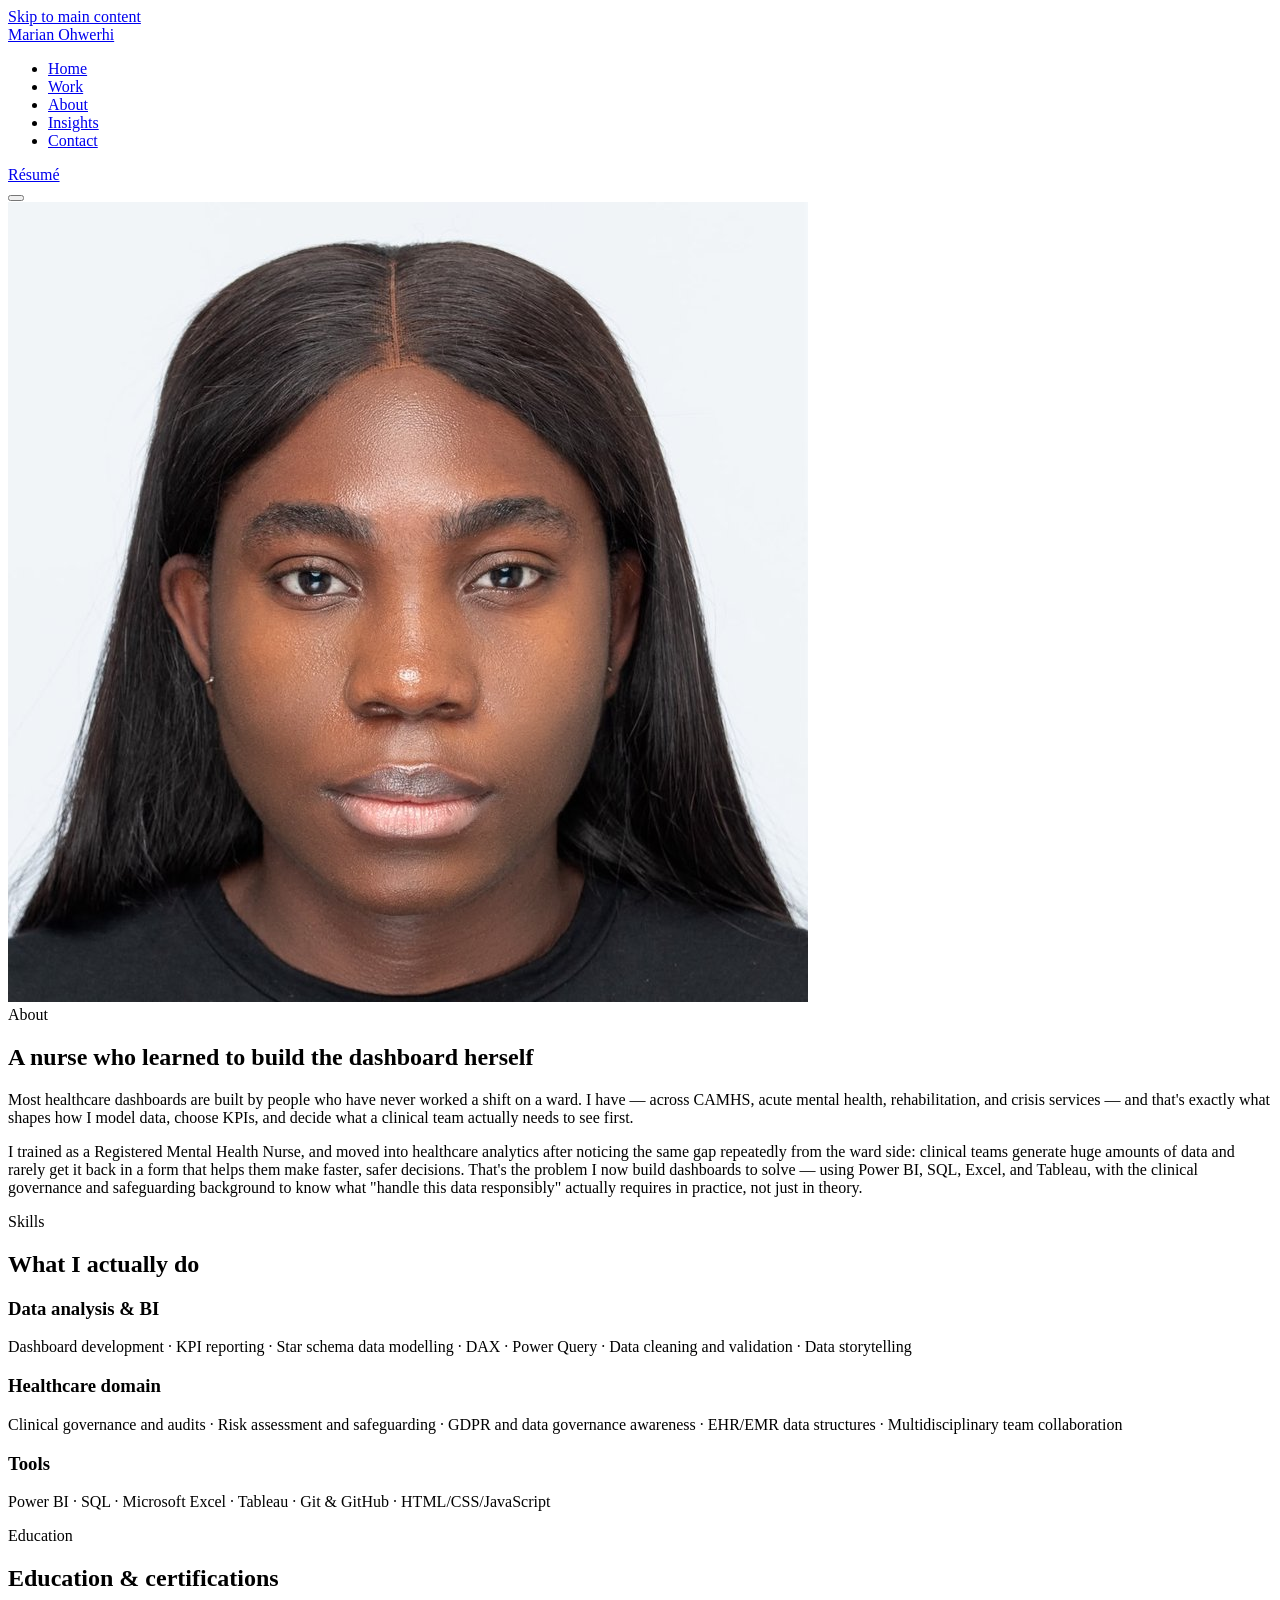
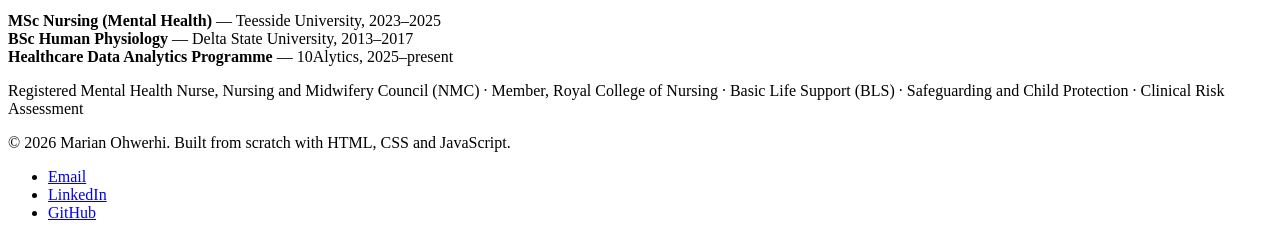
==== about.html @ 94fb32c8 "feat: build About page with bio, skills, and education" ====
<!DOCTYPE html>
<html lang="en-GB">
<head>
  <meta charset="UTF-8" />
  <meta name="viewport" content="width=device-width, initial-scale=1.0" />

  <title>About — Marian Ohwerhi</title>
  <meta name="description" content="Healthcare Data Analyst and Registered Mental Health Nurse — background, skills, education, and certifications." />
  <meta name="author" content="Marian Ohwerhi" />
  <link rel="canonical" href="https://marianohwerhi.github.io/about.html" />

  <meta property="og:type" content="profile" />
  <meta property="og:title" content="About — Marian Ohwerhi" />
  <meta property="og:description" content="Healthcare Data Analyst and Registered Mental Health Nurse." />
  <meta property="og:url" content="https://marianohwerhi.github.io/about.html" />
  <meta property="og:image" content="https://marianohwerhi.github.io/assets/images/social-preview.png" />
  <meta name="twitter:card" content="summary_large_image" />

  <link rel="icon" type="image/svg+xml" href="assets/images/favicon.svg" />
  <link rel="icon" type="image/png" sizes="32x32" href="assets/images/favicon-32.png" />
  <link rel="icon" type="image/png" sizes="16x16" href="assets/images/favicon-16.png" />
  <link rel="apple-touch-icon" href="assets/images/apple-touch-icon.png" />

  <link rel="preconnect" href="https://fonts.googleapis.com" />
  <link rel="preconnect" href="https://fonts.gstatic.com" crossorigin />
  <link href="https://fonts.googleapis.com/css2?family=Inter:wght@400;500;600&display=swap" rel="stylesheet" />

  <link rel="stylesheet" href="assets/css/variables.css" />
  <link rel="stylesheet" href="assets/css/base.css" />
  <link rel="stylesheet" href="assets/css/layout.css" />
  <link rel="stylesheet" href="assets/css/components.css" />
</head>
<body>
  <a class="skip-link" href="#main-content">Skip to main content</a>

  <header class="site-header">
    <div class="container nav">
      <a class="nav__logo" href="index.html">Marian Ohwerhi</a>
      <div class="nav__links" id="nav-links">
        <ul class="nav__list">
          <li><a class="nav__link" href="index.html">Home</a></li>
          <li><a class="nav__link" href="work.html">Work</a></li>
          <li><a class="nav__link" href="about.html" aria-current="page">About</a></li>
          <li><a class="nav__link" href="insights.html">Insights</a></li>
          <li><a class="nav__link" href="contact.html">Contact</a></li>
        </ul>
        <a class="btn btn--secondary nav__resume" href="https://www.linkedin.com/in/marian-ohwerhi/">Résumé</a>
      </div>
      <button class="nav__toggle" id="nav-toggle" type="button" aria-controls="nav-links" aria-expanded="false" aria-label="Open menu">
        <span class="nav__toggle-icon"></span>
      </button>
    </div>
  </header>

  <main id="main-content">
    <section class="section">
      <div class="container">
        <div class="split">
          <img src="assets/images/headshot.jpg" alt="Portrait of Marian Ohwerhi" width="800" height="800" />
          <div>
            <span class="section__eyebrow">About</span>
            <h1 class="section__heading">A nurse who learned to build the dashboard herself</h1>
            <div class="prose">
              <p>
                Most healthcare dashboards are built by people who have never worked a shift on a
                ward. I have — across CAMHS, acute mental health, rehabilitation, and crisis
                services — and that's exactly what shapes how I model data, choose KPIs, and
                decide what a clinical team actually needs to see first.
              </p>
              <p>
                I trained as a Registered Mental Health Nurse, and moved into healthcare analytics
                after noticing the same gap repeatedly from the ward side: clinical teams generate
                huge amounts of data and rarely get it back in a form that helps them make faster,
                safer decisions. That's the problem I now build dashboards to solve — using Power
                BI, SQL, Excel, and Tableau, with the clinical governance and safeguarding
                background to know what "handle this data responsibly" actually requires in
                practice, not just in theory.
              </p>
            </div>
          </div>
        </div>
      </div>
    </section>

    <section class="section section--alt">
      <div class="container container--narrow">
        <span class="section__eyebrow">Skills</span>
        <h2 class="section__heading">What I actually do</h2>

        <div class="skill-group">
          <h3 class="skill-group__title">Data analysis &amp; BI</h3>
          <p class="skill-group__list">
            Dashboard development · KPI reporting · Star schema data modelling · DAX · Power Query
            · Data cleaning and validation · Data storytelling
          </p>
        </div>
        <div class="skill-group">
          <h3 class="skill-group__title">Healthcare domain</h3>
          <p class="skill-group__list">
            Clinical governance and audits · Risk assessment and safeguarding · GDPR and data
            governance awareness · EHR/EMR data structures · Multidisciplinary team collaboration
          </p>
        </div>
        <div class="skill-group">
          <h3 class="skill-group__title">Tools</h3>
          <p class="skill-group__list">
            Power BI · SQL · Microsoft Excel · Tableau · Git &amp; GitHub · HTML/CSS/JavaScript
          </p>
        </div>
      </div>
    </section>

    <section class="section">
      <div class="container container--narrow">
        <span class="section__eyebrow">Education</span>
        <h2 class="section__heading">Education &amp; certifications</h2>
        <div class="prose">
          <p>
            <strong>MSc Nursing (Mental Health)</strong> — Teesside University, 2023–2025<br />
            <strong>BSc Human Physiology</strong> — Delta State University, 2013–2017<br />
            <strong>Healthcare Data Analytics Programme</strong> — 10Alytics, 2025–present
          </p>
          <p style="margin-top: var(--space-md);">
            Registered Mental Health Nurse, Nursing and Midwifery Council (NMC) · Member, Royal
            College of Nursing · Basic Life Support (BLS) · Safeguarding and Child Protection ·
            Clinical Risk Assessment
          </p>
        </div>
      </div>
    </section>
  </main>

  <footer class="site-footer">
    <div class="container footer__inner">
      <p class="footer__copyright">© <span id="current-year">2026</span> Marian Ohwerhi. Built from scratch with HTML, CSS and JavaScript.</p>
      <ul class="footer__links">
        <li><a class="nav__link" href="mailto:oriskevwe02@gmail.com">Email</a></li>
        <li><a class="nav__link" href="https://www.linkedin.com/in/marian-ohwerhi/">LinkedIn</a></li>
        <li><a class="nav__link" href="https://github.com/marianohwerhi">GitHub</a></li>
      </ul>
    </div>
  </footer>

  <script src="assets/js/main.js" defer></script>
</body>
</html>
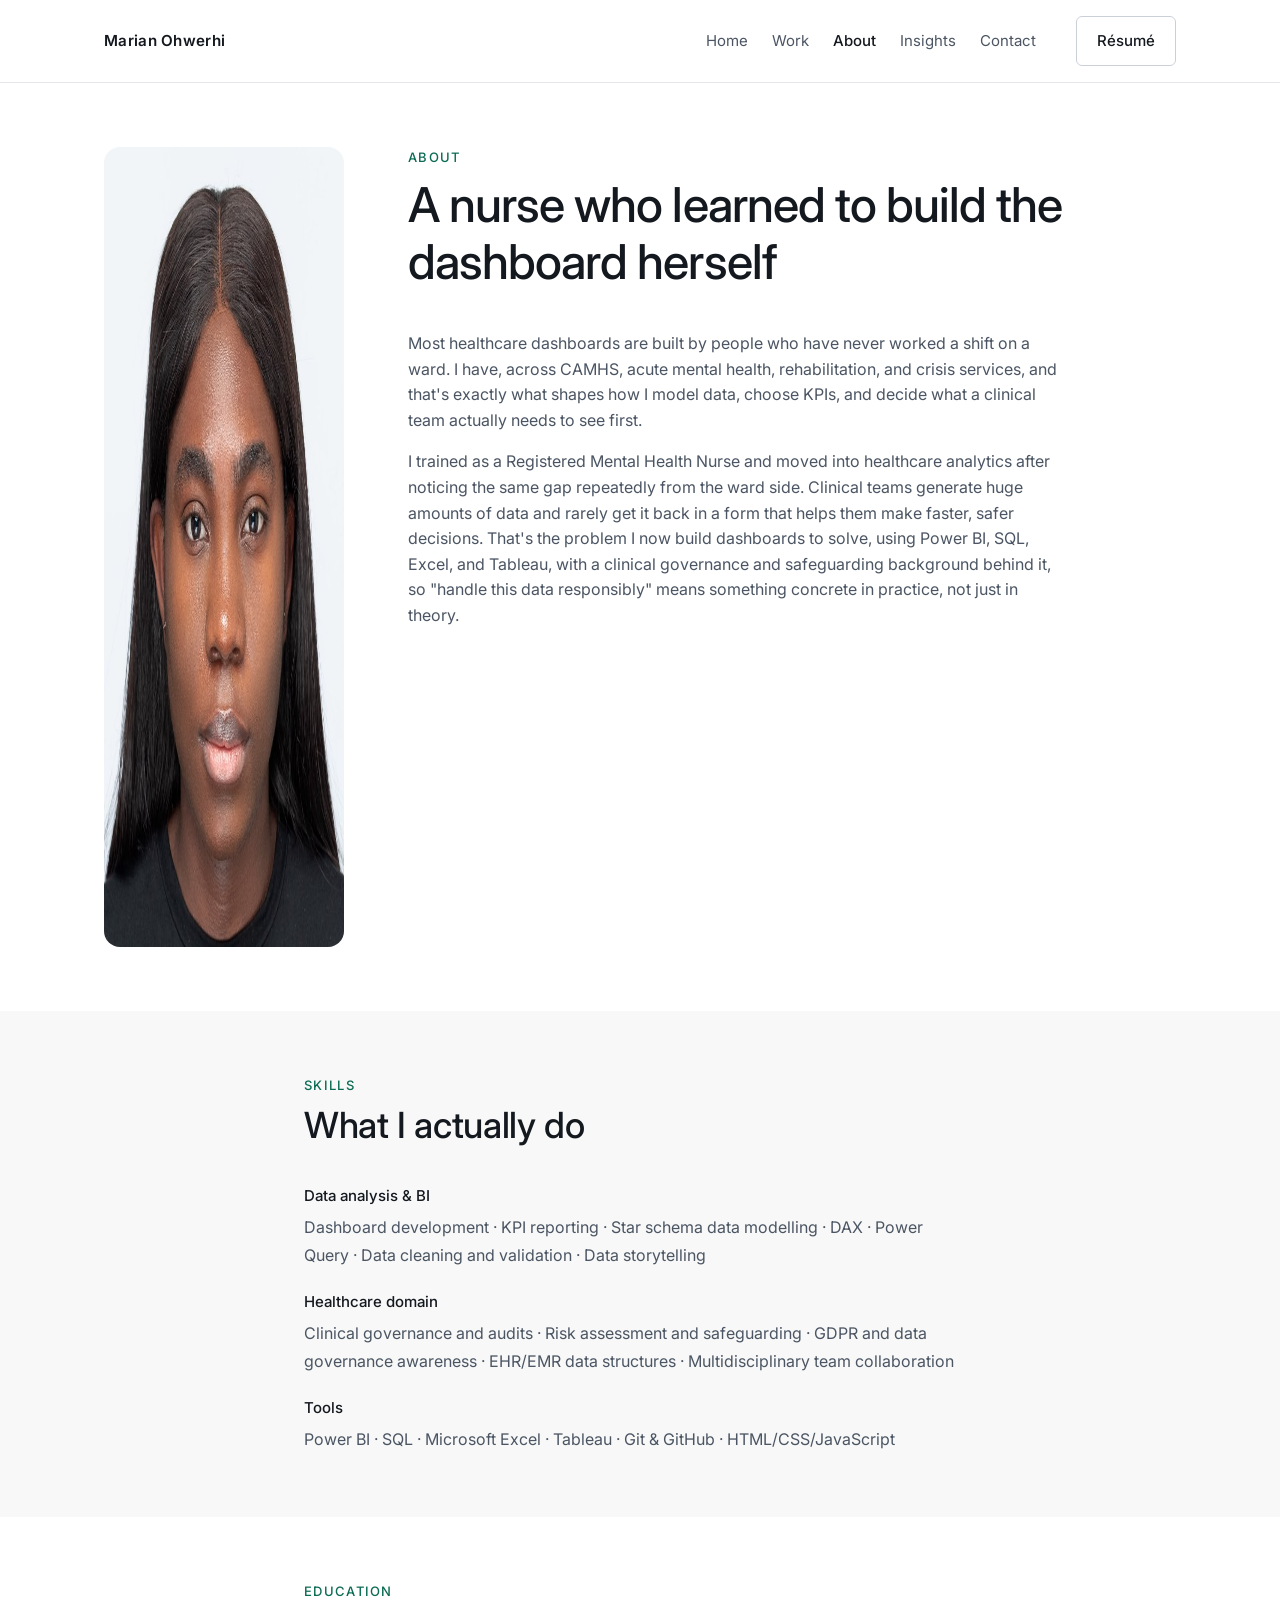
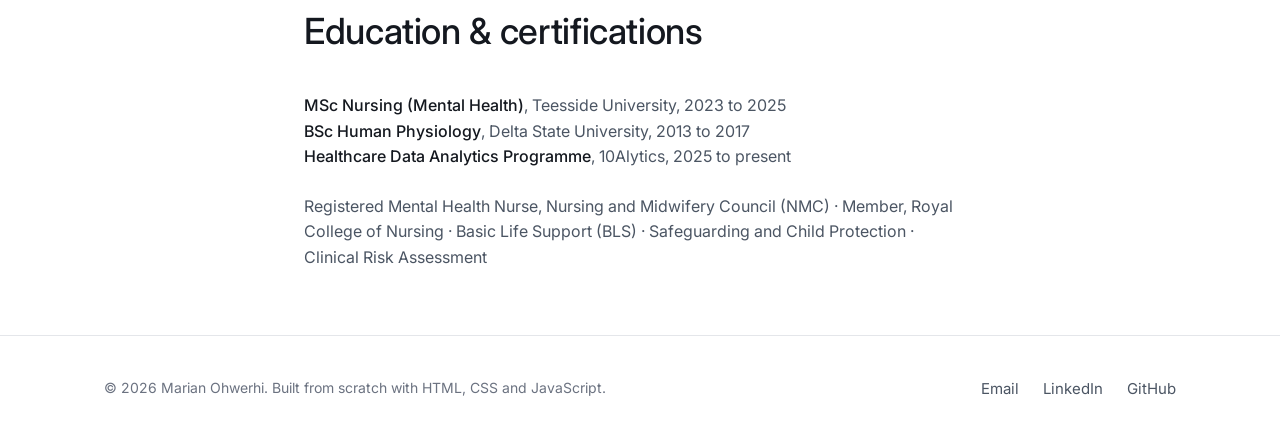
==== commit 6ab9d8f1: "fix: revise copy for professional tone and remove excessive em dashes" ====
--- a/about.html
+++ b/about.html
@@ -5,7 +5,7 @@
   <meta name="viewport" content="width=device-width, initial-scale=1.0" />
 
   <title>About — Marian Ohwerhi</title>
-  <meta name="description" content="Healthcare Data Analyst and Registered Mental Health Nurse — background, skills, education, and certifications." />
+  <meta name="description" content="Healthcare Data Analyst and Registered Mental Health Nurse: background, skills, education, and certifications." />
   <meta name="author" content="Marian Ohwerhi" />
   <link rel="canonical" href="https://marianohwerhi.github.io/about.html" />
 
@@ -31,6 +31,8 @@
   <link rel="stylesheet" href="assets/css/components.css" />
 </head>
 <body>
+  <div class="site-topbar" aria-hidden="true"></div>
+
   <a class="skip-link" href="#main-content">Skip to main content</a>
 
   <header class="site-header">
@@ -56,25 +58,25 @@
     <section class="section">
       <div class="container">
         <div class="split">
-          <img src="assets/images/headshot.jpg" alt="Portrait of Marian Ohwerhi" width="800" height="800" />
+          <img src="assets/images/headshot.jpg" alt="Portrait of Marian Ohwerhi" width="800" height="800" style="max-width: 280px;" />
           <div>
             <span class="section__eyebrow">About</span>
             <h1 class="section__heading">A nurse who learned to build the dashboard herself</h1>
             <div class="prose">
               <p>
                 Most healthcare dashboards are built by people who have never worked a shift on a
-                ward. I have — across CAMHS, acute mental health, rehabilitation, and crisis
-                services — and that's exactly what shapes how I model data, choose KPIs, and
+                ward. I have, across CAMHS, acute mental health, rehabilitation, and crisis
+                services, and that's exactly what shapes how I model data, choose KPIs, and
                 decide what a clinical team actually needs to see first.
               </p>
               <p>
-                I trained as a Registered Mental Health Nurse, and moved into healthcare analytics
-                after noticing the same gap repeatedly from the ward side: clinical teams generate
+                I trained as a Registered Mental Health Nurse and moved into healthcare analytics
+                after noticing the same gap repeatedly from the ward side. Clinical teams generate
                 huge amounts of data and rarely get it back in a form that helps them make faster,
-                safer decisions. That's the problem I now build dashboards to solve — using Power
-                BI, SQL, Excel, and Tableau, with the clinical governance and safeguarding
-                background to know what "handle this data responsibly" actually requires in
-                practice, not just in theory.
+                safer decisions. That's the problem I now build dashboards to solve, using Power
+                BI, SQL, Excel, and Tableau, with a clinical governance and safeguarding
+                background behind it, so "handle this data responsibly" means something concrete
+                in practice, not just in theory.
               </p>
             </div>
           </div>
@@ -116,9 +118,9 @@
         <h2 class="section__heading">Education &amp; certifications</h2>
         <div class="prose">
           <p>
-            <strong>MSc Nursing (Mental Health)</strong> — Teesside University, 2023–2025<br />
-            <strong>BSc Human Physiology</strong> — Delta State University, 2013–2017<br />
-            <strong>Healthcare Data Analytics Programme</strong> — 10Alytics, 2025–present
+            <strong>MSc Nursing (Mental Health)</strong>, Teesside University, 2023 to 2025<br />
+            <strong>BSc Human Physiology</strong>, Delta State University, 2013 to 2017<br />
+            <strong>Healthcare Data Analytics Programme</strong>, 10Alytics, 2025 to present
           </p>
           <p style="margin-top: var(--space-md);">
             Registered Mental Health Nurse, Nursing and Midwifery Council (NMC) · Member, Royal
--- a/assets/css/variables.css
+++ b/assets/css/variables.css
@@ -0,0 +1,77 @@
+/* ==========================================================================
+   DESIGN TOKENS
+   Every colour, spacing value, font size, and timing used on the site is
+   defined once here as a CSS custom property. Nothing elsewhere in the
+   CSS should use a raw hex code or a magic pixel value — it should
+   reference one of these variables instead. This is what keeps the whole
+   site visually consistent and makes future changes a one-line edit.
+   ========================================================================== */
+
+:root {
+
+  /* --- Colour palette -----------------------------------------------------
+     Five colours, deliberately. Canvas and ink do almost all the work;
+     teal is the single accent; violet is reserved for one purpose only
+     (flagging the standout finding inside a case study). See README.md
+     for the full rationale. */
+  --color-canvas: #ffffff;          /* page background */
+  --color-canvas-alt: #f7f8f7;      /* subtle section background for contrast */
+  --color-ink: #14181f;             /* primary text, headlines */
+  --color-slate: #4b5563;           /* secondary / body text (AA on white) */
+  --color-slate-muted: #6b7280;     /* tertiary text — captions, labels */
+  --color-border: #e4e6ea;          /* hairline borders and dividers */
+  --color-border-strong: #cbd0d8;   /* borders that need more presence */
+  --color-teal: #0c6b54;            /* primary accent — links, CTAs, badges */
+  --color-teal-dark: #094f3e;       /* hover / active state for teal */
+  --color-teal-tint: #e1f5ee;       /* pale teal fill for badges/backgrounds */
+  --color-violet: #5b4fe0;          /* spotlight accent — used sparingly */
+  --color-violet-tint: #ece9fc;     /* pale violet fill for spotlight callouts */
+  --color-focus-ring: #0c6b54;      /* visible keyboard focus outline colour */
+
+  /* --- Typography ---------------------------------------------------------
+     One typeface family (Inter) at a small number of weights. Sizes use
+     clamp() so type scales fluidly between mobile and desktop instead of
+     jumping at breakpoints. */
+  --font-family-base: "Inter", -apple-system, BlinkMacSystemFont, "Segoe UI",
+    Roboto, Helvetica, Arial, sans-serif;
+
+  --font-size-eyebrow: 0.8125rem;                          /* 13px, fixed */
+  --font-size-body: 1rem;                                  /* 16px, fixed */
+  --font-size-body-lg: clamp(1.0625rem, 1rem + 0.3vw, 1.1875rem);
+  --font-size-h3: clamp(1.25rem, 1.1rem + 0.6vw, 1.5rem);
+  --font-size-h2: clamp(1.75rem, 1.5rem + 1vw, 2.25rem);
+  --font-size-h1: clamp(2.25rem, 1.8rem + 2vw, 3rem);
+
+  --line-height-tight: 1.2;
+  --line-height-base: 1.6;
+  --line-height-relaxed: 1.75;
+
+  --font-weight-regular: 400;
+  --font-weight-medium: 500;
+  --font-weight-semibold: 600; /* used once, for the nav logo mark only */
+
+  /* --- Spacing scale --------------------------------------------------------
+     A consistent rhythm rather than arbitrary pixel values scattered
+     through the CSS. */
+  --space-3xs: 0.25rem;   /*  4px */
+  --space-2xs: 0.5rem;    /*  8px */
+  --space-xs: 0.75rem;    /* 12px */
+  --space-sm: 1rem;       /* 16px */
+  --space-md: 1.5rem;     /* 24px */
+  --space-lg: 2.5rem;     /* 40px */
+  --space-xl: 4rem;       /* 64px */
+  --space-2xl: 6rem;      /* 96px */
+
+  /* --- Layout -------------------------------------------------------------- */
+  --content-max-width: 1120px;
+  --content-narrow-width: 720px;
+  --radius-sm: 6px;
+  --radius-md: 10px;
+  --radius-lg: 16px;
+
+  /* --- Motion ---------------------------------------------------------------
+     Kept short and few. Respected only when the user hasn't asked the
+     system to reduce motion — see the media query in base.css. */
+  --transition-fast: 150ms ease;
+  --transition-base: 220ms ease;
+}
--- a/assets/css/base.css
+++ b/assets/css/base.css
@@ -0,0 +1,188 @@
+/* ==========================================================================
+   BASE
+   A minimal, modern CSS reset followed by base element styling. This file
+   deals with "how does a plain <p> or <h1> look" — nothing page-specific
+   lives here. Layout and components are handled in their own files.
+   ========================================================================== */
+
+/* --- Reset ---------------------------------------------------------------- */
+
+*,
+*::before,
+*::after {
+  box-sizing: border-box;
+}
+
+* {
+  margin: 0;
+}
+
+html {
+  -webkit-text-size-adjust: 100%;
+  color-scheme: light;
+}
+
+html,
+body {
+  height: 100%;
+}
+
+body {
+  line-height: var(--line-height-base);
+  -webkit-font-smoothing: antialiased;
+  text-rendering: optimizeLegibility;
+}
+
+img,
+picture,
+svg,
+video {
+  display: block;
+  max-width: 100%;
+}
+
+input,
+button,
+textarea,
+select {
+  font: inherit;
+  color: inherit;
+}
+
+button {
+  cursor: pointer;
+  background: none;
+  border: none;
+}
+
+a {
+  color: inherit;
+  text-decoration: none;
+}
+
+ul,
+ol {
+  list-style: none;
+  padding: 0;
+}
+
+/* Respect a user's OS-level request for reduced motion. This overrides
+   any transition or animation declared anywhere else in the site. */
+@media (prefers-reduced-motion: reduce) {
+  *,
+  *::before,
+  *::after {
+    animation-duration: 0.01ms !important;
+    animation-iteration-count: 1 !important;
+    transition-duration: 0.01ms !important;
+    scroll-behavior: auto !important;
+  }
+}
+
+/* --- Base typography -------------------------------------------------------- */
+
+body {
+  font-family: var(--font-family-base);
+  font-size: var(--font-size-body);
+  font-weight: var(--font-weight-regular);
+  color: var(--color-slate);
+  background-color: var(--color-canvas);
+}
+
+h1,
+h2,
+h3,
+h4 {
+  color: var(--color-ink);
+  font-weight: var(--font-weight-medium);
+  line-height: var(--line-height-tight);
+}
+
+h1 {
+  font-size: var(--font-size-h1);
+  letter-spacing: -0.02em;
+}
+
+h2 {
+  font-size: var(--font-size-h2);
+  letter-spacing: -0.01em;
+}
+
+h3 {
+  font-size: var(--font-size-h3);
+}
+
+p {
+  max-width: 65ch;
+}
+
+p + p {
+  margin-top: var(--space-sm);
+}
+
+strong {
+  font-weight: var(--font-weight-medium);
+  color: var(--color-ink);
+}
+
+/* --- Links ------------------------------------------------------------------ */
+
+a {
+  transition: color var(--transition-fast);
+}
+
+/* Only underline links inside long-form body copy, so navigation and card
+   links can stay clean while readers can still spot inline links easily. */
+.prose a {
+  color: var(--color-teal);
+  text-decoration: underline;
+  text-underline-offset: 0.15em;
+}
+
+.prose a:hover {
+  color: var(--color-teal-dark);
+}
+
+/* --- Accessibility helpers --------------------------------------------------- */
+
+/* Visually hides content while keeping it available to screen readers. */
+.visually-hidden {
+  position: absolute;
+  width: 1px;
+  height: 1px;
+  padding: 0;
+  margin: -1px;
+  overflow: hidden;
+  clip: rect(0, 0, 0, 0);
+  white-space: nowrap;
+  border: 0;
+}
+
+/* The skip link is visually hidden until it receives keyboard focus, at
+   which point it becomes the first visible, focusable element on the
+   page — letting keyboard and screen-reader users jump straight past
+   the navigation to the main content. */
+.skip-link {
+  position: absolute;
+  top: -100%;
+  left: var(--space-sm);
+  z-index: 100;
+  padding: var(--space-2xs) var(--space-sm);
+  background: var(--color-ink);
+  color: var(--color-canvas);
+  border-radius: var(--radius-sm);
+  transition: top var(--transition-fast);
+}
+
+.skip-link:focus {
+  top: var(--space-sm);
+}
+
+/* A single, consistent focus style used on every interactive element in
+   the site (see components.css for buttons/links). Visible keyboard focus
+   is a WCAG 2.4.7 requirement and is never removed — only ever restyled. */
+:focus-visible {
+  outline: 2px solid var(--color-focus-ring);
+  outline-offset: 2px;
+  border-radius: var(--radius-sm);
+}
--- a/assets/css/layout.css
+++ b/assets/css/layout.css
@@ -0,0 +1,311 @@
+/* ==========================================================================
+   LAYOUT
+   Structural, page-skeleton CSS: header, nav, footer, containers, and the
+   section grids used on Home. Visual "things" like buttons and cards live
+   in components.css — this file is about where things sit on the page.
+   ========================================================================== */
+
+/* --- Container ------------------------------------------------------------ */
+
+.container {
+  width: 100%;
+  max-width: var(--content-max-width);
+  margin-inline: auto;
+  padding-inline: var(--space-md);
+}
+
+.container--narrow {
+  max-width: var(--content-narrow-width);
+}
+
+/* --- Site header / navigation ---------------------------------------------- */
+
+.site-header {
+  position: sticky;
+  top: 0;
+  z-index: 50;
+  background: rgba(255, 255, 255, 0.92);
+  -webkit-backdrop-filter: blur(8px);
+  backdrop-filter: blur(8px);
+  border-bottom: 1px solid var(--color-border);
+}
+
+.nav {
+  display: flex;
+  align-items: center;
+  justify-content: space-between;
+  padding-block: var(--space-sm);
+}
+
+.nav__logo {
+  font-size: 0.95rem;
+  font-weight: var(--font-weight-semibold);
+  letter-spacing: 0.02em;
+  color: var(--color-ink);
+}
+
+.nav__logo:hover {
+  color: var(--color-teal);
+}
+
+/* The main link list. Hidden off-canvas on small screens and revealed by
+   main.js toggling the [data-nav-open] attribute on the header. */
+.nav__links {
+  display: flex;
+  align-items: center;
+  gap: var(--space-lg);
+}
+
+.nav__list {
+  display: flex;
+  align-items: center;
+  gap: var(--space-md);
+}
+
+.nav__link {
+  font-size: 0.9375rem;
+  color: var(--color-slate);
+}
+
+.nav__link:hover {
+  color: var(--color-ink);
+}
+
+/* Marks the link matching the current page — set with aria-current="page"
+   in the HTML of each page, styled here. */
+.nav__link[aria-current="page"] {
+  color: var(--color-ink);
+  font-weight: var(--font-weight-medium);
+}
+
+.nav__toggle {
+  display: none;
+  padding: var(--space-2xs);
+}
+
+.nav__toggle-icon,
+.nav__toggle-icon::before,
+.nav__toggle-icon::after {
+  display: block;
+  width: 22px;
+  height: 2px;
+  background: var(--color-ink);
+  transition: transform var(--transition-base), opacity var(--transition-base);
+}
+
+.nav__toggle-icon::before,
+.nav__toggle-icon::after {
+  content: "";
+  position: relative;
+}
+
+.nav__toggle-icon::before {
+  top: 6px;
+}
+
+.nav__toggle-icon::after {
+  top: 2px;
+}
+
+/* --- Mobile navigation ------------------------------------------------------
+   Below 720px the link list becomes a full-width dropdown panel, toggled
+   by the hamburger button. Controlled via the [data-nav-open] attribute
+   that main.js sets on <body> — see assets/js/main.js. */
+@media (max-width: 719px) {
+  .nav__toggle {
+    display: block;
+  }
+
+  .nav__links {
+    position: absolute;
+    top: 100%;
+    left: 0;
+    right: 0;
+    flex-direction: column;
+    align-items: stretch;
+    gap: 0;
+    background: var(--color-canvas);
+    border-bottom: 1px solid var(--color-border);
+    padding: var(--space-sm) var(--space-md) var(--space-md);
+    transform: translateY(-8px);
+    opacity: 0;
+    visibility: hidden;
+    pointer-events: none;
+    transition: transform var(--transition-base), opacity var(--transition-base);
+  }
+
+  body[data-nav-open="true"] .nav__links {
+    transform: translateY(0);
+    opacity: 1;
+    visibility: visible;
+    pointer-events: auto;
+  }
+
+  .nav__list {
+    flex-direction: column;
+    align-items: stretch;
+    gap: 0;
+  }
+
+  .nav__list li {
+    border-top: 1px solid var(--color-border);
+  }
+
+  .nav__link {
+    display: block;
+    padding: var(--space-sm) 0;
+  }
+
+  .nav__resume {
+    margin-top: var(--space-sm);
+    align-self: flex-start;
+  }
+
+  body[data-nav-open="true"] .nav__toggle-icon {
+    background: transparent;
+  }
+
+  body[data-nav-open="true"] .nav__toggle-icon::before {
+    top: 0;
+    transform: rotate(45deg);
+  }
+
+  body[data-nav-open="true"] .nav__toggle-icon::after {
+    top: -2px;
+    transform: rotate(-45deg);
+  }
+}
+
+/* --- Page sections ----------------------------------------------------------- */
+
+.section {
+  padding-block: var(--space-xl);
+}
+
+.section--alt {
+  background: var(--color-canvas-alt);
+}
+
+.section--tight {
+  padding-block: var(--space-lg);
+}
+
+.section__eyebrow {
+  display: block;
+  font-size: var(--font-size-eyebrow);
+  font-weight: var(--font-weight-medium);
+  letter-spacing: 0.1em;
+  text-transform: uppercase;
+  color: var(--color-teal);
+  margin-bottom: var(--space-2xs);
+}
+
+.section__heading {
+  margin-bottom: var(--space-lg);
+}
+
+/* --- Hero -------------------------------------------------------------------- */
+
+.hero {
+  padding-block: var(--space-2xl) var(--space-xl);
+  text-align: center;
+}
+
+.hero__eyebrow {
+  display: block;
+  font-size: var(--font-size-eyebrow);
+  font-weight: var(--font-weight-medium);
+  letter-spacing: 0.1em;
+  text-transform: uppercase;
+  color: var(--color-teal);
+  margin-bottom: var(--space-sm);
+}
+
+.hero__title {
+  max-width: 700px;
+  margin-inline: auto;
+  margin-bottom: var(--space-md);
+}
+
+.hero__subtitle {
+  max-width: 480px;
+  margin-inline: auto;
+  font-size: var(--font-size-body-lg);
+  margin-bottom: var(--space-lg);
+}
+
+.hero__actions {
+  display: flex;
+  justify-content: center;
+  gap: var(--space-sm);
+  flex-wrap: wrap;
+}
+
+/* --- Results strip ------------------------------------------------------------ */
+
+.stats {
+  display: grid;
+  grid-template-columns: repeat(3, 1fr);
+  gap: var(--space-md);
+  padding-block: var(--space-lg);
+  border-top: 1px solid var(--color-border);
+  border-bottom: 1px solid var(--color-border);
+}
+
+.stat {
+  text-align: center;
+}
+
+.stat__value {
+  display: block;
+  font-size: var(--font-size-h2);
+  font-weight: var(--font-weight-medium);
+  color: var(--color-ink);
+}
+
+.stat__label {
+  display: block;
+  font-size: 0.875rem;
+  color: var(--color-slate-muted);
+  margin-top: var(--space-3xs);
+}
+
+@media (max-width: 599px) {
+  .stats {
+    grid-template-columns: 1fr;
+    gap: var(--space-sm);
+  }
+}
+
+/* --- Card grids ---------------------------------------------------------------- */
+
+.card-grid {
+  display: grid;
+  grid-template-columns: repeat(auto-fit, minmax(280px, 1fr));
+  gap: var(--space-md);
+}
+
+/* --- Footer ---------------------------------------------------------------------- */
+
+.site-footer {
+  border-top: 1px solid var(--color-border);
+  padding-block: var(--space-lg);
+}
+
+.footer__inner {
+  display: flex;
+  flex-wrap: wrap;
+  align-items: center;
+  justify-content: space-between;
+  gap: var(--space-sm);
+}
+
+.footer__links {
+  display: flex;
+  gap: var(--space-md);
+}
+
+.footer__copyright {
+  font-size: 0.875rem;
+  color: var(--color-slate-muted);
+}
--- a/assets/css/components.css
+++ b/assets/css/components.css
@@ -0,0 +1,246 @@
+/* ==========================================================================
+   COMPONENTS
+   Small, reusable visual "things" — buttons, badges, cards — that get
+   assembled into the page layouts. Each one is written to work on its
+   own, independent of which page it's dropped into.
+   ========================================================================== */
+
+/* --- Buttons ---------------------------------------------------------------- */
+
+.btn {
+  display: inline-flex;
+  align-items: center;
+  justify-content: center;
+  gap: var(--space-2xs);
+  padding: 0.75rem 1.25rem;
+  font-size: 0.9375rem;
+  font-weight: var(--font-weight-medium);
+  border-radius: var(--radius-sm);
+  border: 1px solid transparent;
+  transition: background-color var(--transition-fast), border-color var(--transition-fast),
+    color var(--transition-fast), transform var(--transition-fast);
+}
+
+.btn:active {
+  transform: scale(0.98);
+}
+
+.btn--primary {
+  background: var(--color-teal);
+  color: var(--color-canvas);
+}
+
+.btn--primary:hover {
+  background: var(--color-teal-dark);
+}
+
+.btn--secondary {
+  background: transparent;
+  border-color: var(--color-border-strong);
+  color: var(--color-ink);
+}
+
+.btn--secondary:hover {
+  border-color: var(--color-ink);
+}
+
+/* --- Badges ------------------------------------------------------------------ */
+
+.badge {
+  display: inline-block;
+  padding: 0.2rem 0.6rem;
+  font-size: 0.75rem;
+  font-weight: var(--font-weight-medium);
+  border-radius: var(--radius-sm);
+  background: var(--color-teal-tint);
+  color: var(--color-teal-dark);
+}
+
+.badge--spotlight {
+  background: var(--color-violet-tint);
+  color: var(--color-violet);
+}
+
+/* --- Cards -------------------------------------------------------------------- */
+
+.card {
+  display: block;
+  height: 100%;
+  padding: var(--space-md);
+  border: 1px solid var(--color-border);
+  border-radius: var(--radius-lg);
+  background: var(--color-canvas);
+  transition: border-color var(--transition-base), transform var(--transition-base);
+}
+
+a.card:hover,
+a.card:focus-visible {
+  border-color: var(--color-border-strong);
+  transform: translateY(-2px);
+}
+
+.card__header {
+  display: flex;
+  align-items: flex-start;
+  justify-content: space-between;
+  gap: var(--space-sm);
+  margin-bottom: var(--space-xs);
+}
+
+.card__title {
+  font-size: var(--font-size-h3);
+}
+
+.card__description {
+  color: var(--color-slate);
+  margin-bottom: var(--space-sm);
+}
+
+.card__cta {
+  font-size: 0.9375rem;
+  font-weight: var(--font-weight-medium);
+  color: var(--color-teal);
+}
+
+a.card:hover .card__cta {
+  color: var(--color-teal-dark);
+}
+
+/* --- Section intro block (used above card grids) ------------------------------- */
+
+.section-intro {
+  display: flex;
+  align-items: flex-end;
+  justify-content: space-between;
+  gap: var(--space-md);
+  flex-wrap: wrap;
+}
+
+/* --- Callout box ------------------------------------------------------------
+   Used once per case study to flag the single standout finding — this is
+   the one place the violet "spotlight" accent appears, by design. */
+
+.callout {
+  padding: var(--space-md);
+  border-radius: var(--radius-md);
+  background: var(--color-violet-tint);
+  border-left: 3px solid var(--color-violet);
+  margin-block: var(--space-md);
+}
+
+.callout__label {
+  display: block;
+  font-size: 0.75rem;
+  font-weight: var(--font-weight-medium);
+  letter-spacing: 0.08em;
+  text-transform: uppercase;
+  color: var(--color-violet);
+  margin-bottom: var(--space-3xs);
+}
+
+/* --- Case study meta list -----------------------------------------------------
+   A small label/value list used at the top of each case study page (role,
+   tools, timeframe) — kept in its own component so it's reusable. */
+
+.meta-list {
+  display: grid;
+  grid-template-columns: repeat(auto-fit, minmax(140px, 1fr));
+  gap: var(--space-md);
+  padding-block: var(--space-md);
+  border-top: 1px solid var(--color-border);
+  border-bottom: 1px solid var(--color-border);
+}
+
+.meta-list dt {
+  font-size: 0.75rem;
+  font-weight: var(--font-weight-medium);
+  letter-spacing: 0.06em;
+  text-transform: uppercase;
+  color: var(--color-slate-muted);
+  margin-bottom: var(--space-3xs);
+}
+
+.meta-list dd {
+  font-size: 0.9375rem;
+  color: var(--color-ink);
+}
+
+/* --- Limitation / status notice ------------------------------------------------
+   A quiet, honest flag for known limitations — deliberately understated,
+   not styled like an error or warning. */
+
+.notice {
+  padding: var(--space-sm) var(--space-md);
+  border: 1px solid var(--color-border-strong);
+  border-radius: var(--radius-md);
+  font-size: 0.9375rem;
+  color: var(--color-slate);
+  margin-block: var(--space-md);
+}
+
+.notice strong {
+  color: var(--color-ink);
+}
+
+/* --- Prose images ----------------------------------------------------------------
+   Case study screenshots dropped inline in long-form content. */
+
+.prose figure {
+  margin-block: var(--space-lg);
+}
+
+.prose figure img {
+  width: 100%;
+  border-radius: var(--radius-md);
+  border: 1px solid var(--color-border);
+}
+
+.prose figcaption {
+  font-size: 0.875rem;
+  color: var(--color-slate-muted);
+  margin-top: var(--space-2xs);
+  text-align: center;
+}
+
+/* --- Two-column layout (About page) --------------------------------------------- */
+
+.split {
+  display: grid;
+  grid-template-columns: 240px 1fr;
+  gap: var(--space-xl);
+  align-items: start;
+}
+
+.split img {
+  width: 100%;
+  border-radius: var(--radius-lg);
+}
+
+@media (max-width: 719px) {
+  .split {
+    grid-template-columns: 1fr;
+  }
+
+  .split img {
+    max-width: 200px;
+    margin-inline: auto;
+  }
+}
+
+/* --- Skill group list (About page) ------------------------------------------------ */
+
+.skill-group + .skill-group {
+  margin-top: var(--space-md);
+}
+
+.skill-group__title {
+  font-size: 0.9375rem;
+  font-weight: var(--font-weight-medium);
+  color: var(--color-ink);
+  margin-bottom: var(--space-2xs);
+}
+
+.skill-group__list {
+  color: var(--color-slate);
+  line-height: var(--line-height-relaxed);
+}
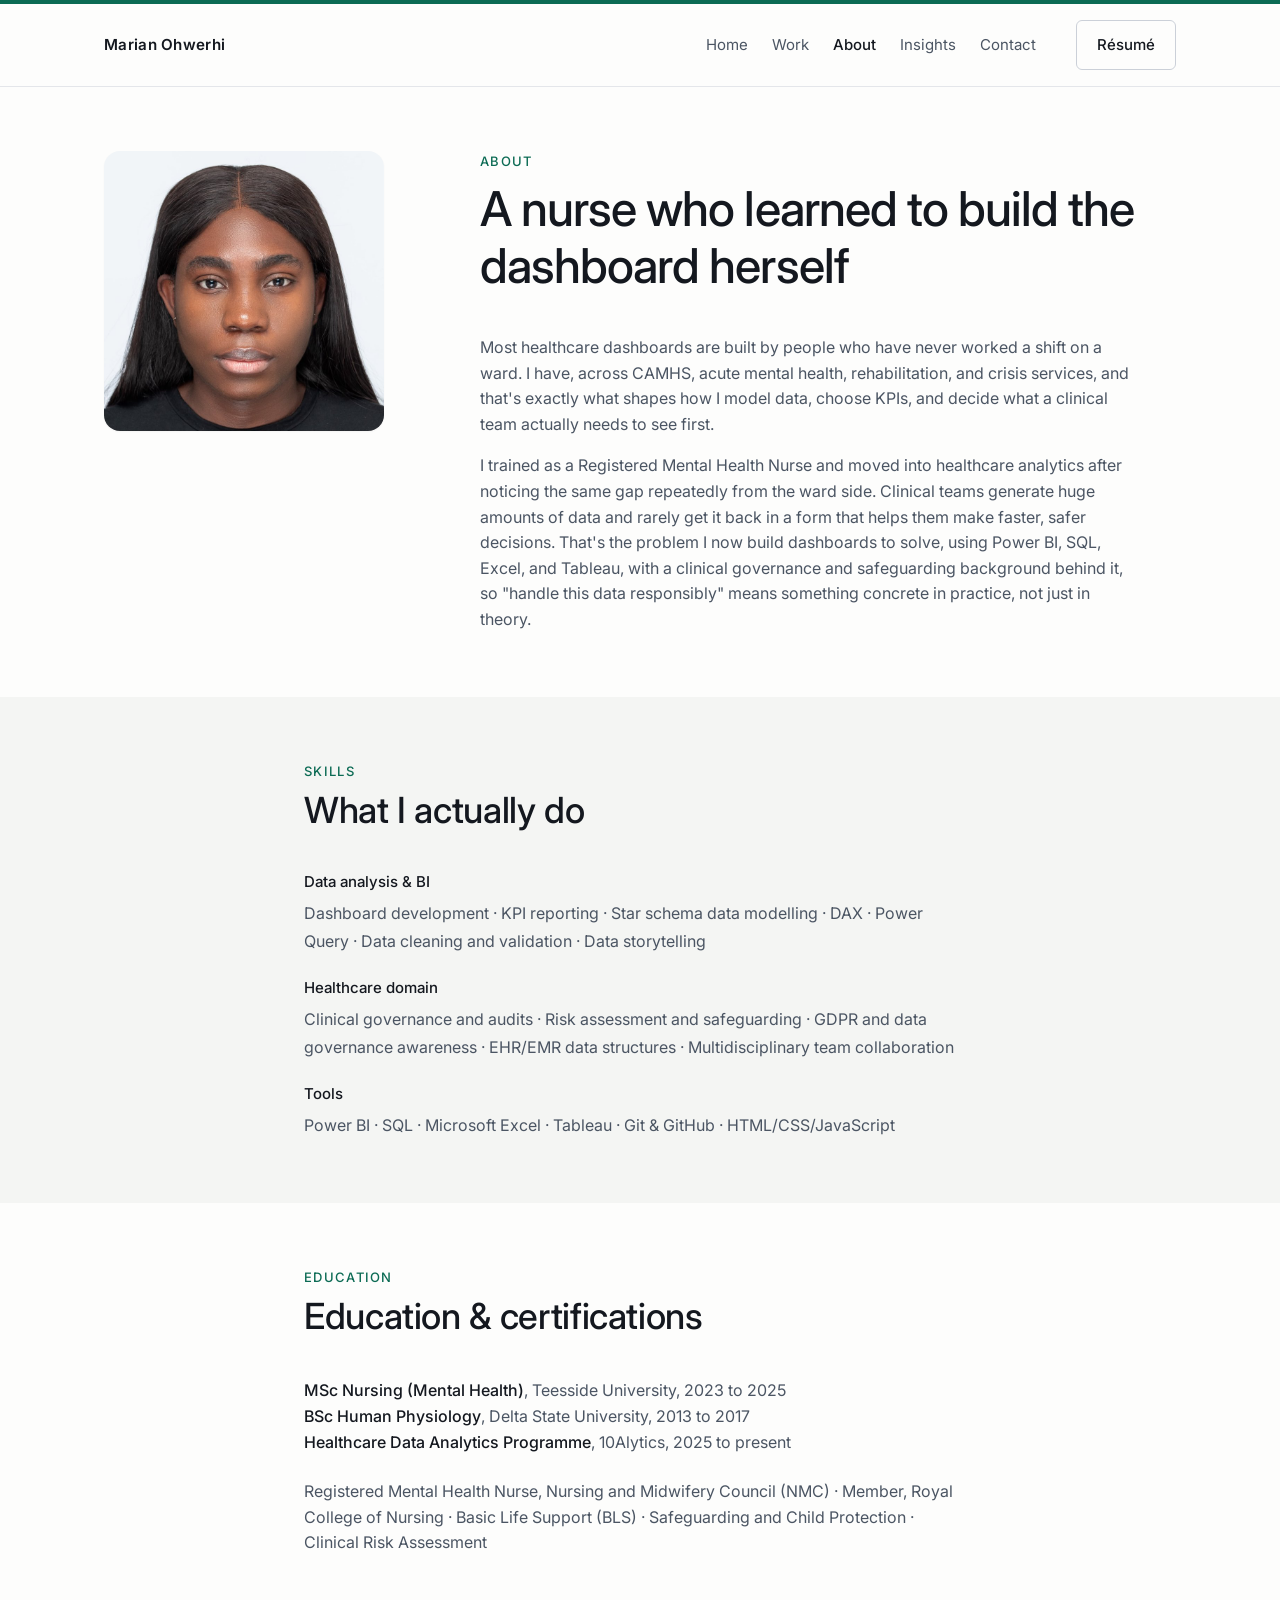
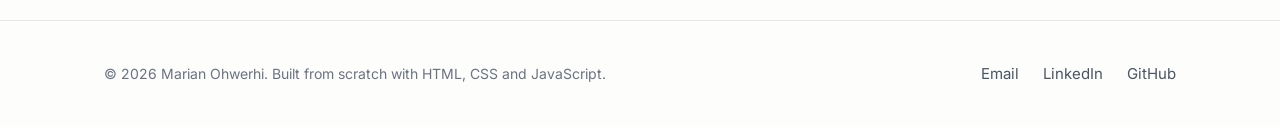
==== commit 6e98b1a3: "feat: add final cv and point Resume buttons to it" ====
--- a/about.html
+++ b/about.html
@@ -46,7 +46,7 @@
           <li><a class="nav__link" href="insights.html">Insights</a></li>
           <li><a class="nav__link" href="contact.html">Contact</a></li>
         </ul>
-        <a class="btn btn--secondary nav__resume" href="https://www.linkedin.com/in/marian-ohwerhi/">Résumé</a>
+        <a class="btn btn--secondary nav__resume" href="assets/documents/resume.pdf">Résumé</a>
       </div>
       <button class="nav__toggle" id="nav-toggle" type="button" aria-controls="nav-links" aria-expanded="false" aria-label="Open menu">
         <span class="nav__toggle-icon"></span>
--- a/assets/css/variables.css
+++ b/assets/css/variables.css
@@ -14,8 +14,8 @@
      teal is the single accent; violet is reserved for one purpose only
      (flagging the standout finding inside a case study). See README.md
      for the full rationale. */
-  --color-canvas: #ffffff;          /* page background */
-  --color-canvas-alt: #f7f8f7;      /* subtle section background for contrast */
+  --color-canvas: #fdfdfc;          /* page background, a hair off pure white */
+  --color-canvas-alt: #f4f5f3;      /* subtle section background for contrast */
   --color-ink: #14181f;             /* primary text, headlines */
   --color-slate: #4b5563;           /* secondary / body text (AA on white) */
   --color-slate-muted: #6b7280;     /* tertiary text — captions, labels */
--- a/assets/css/base.css
+++ b/assets/css/base.css
@@ -39,6 +39,7 @@
 video {
   display: block;
   max-width: 100%;
+  height: auto;
 }
 
 input,
--- a/assets/css/layout.css
+++ b/assets/css/layout.css
@@ -20,11 +20,16 @@
 
 /* --- Site header / navigation ---------------------------------------------- */
 
+.site-topbar {
+  height: 4px;
+  background: var(--color-teal);
+}
+
 .site-header {
   position: sticky;
   top: 0;
   z-index: 50;
-  background: rgba(255, 255, 255, 0.92);
+  background: rgba(253, 253, 252, 0.92);
   -webkit-backdrop-filter: blur(8px);
   backdrop-filter: blur(8px);
   border-bottom: 1px solid var(--color-border);
@@ -282,7 +287,7 @@
 .card-grid {
   display: grid;
   grid-template-columns: repeat(auto-fit, minmax(280px, 1fr));
-  gap: var(--space-md);
+  gap: var(--space-lg);
 }
 
 /* --- Footer ---------------------------------------------------------------------- */
--- a/assets/css/components.css
+++ b/assets/css/components.css
@@ -91,6 +91,19 @@
   font-size: var(--font-size-h3);
 }
 
+/* Card thumbnail images — a fixed aspect ratio with object-fit means every
+   card reads as the same shape regardless of the source screenshot's
+   native dimensions, so a row of cards never looks uneven or cramped. */
+.card__image {
+  width: 100%;
+  aspect-ratio: 16 / 10;
+  object-fit: cover;
+  object-position: top;
+  border-radius: var(--radius-md);
+  border: 1px solid var(--color-border);
+  margin-bottom: var(--space-md);
+}
+
 .card__description {
   color: var(--color-slate);
   margin-bottom: var(--space-sm);
@@ -186,19 +199,20 @@
    Case study screenshots dropped inline in long-form content. */
 
 .prose figure {
-  margin-block: var(--space-lg);
+  margin-block: var(--space-xl);
 }
 
 .prose figure img {
   width: 100%;
   border-radius: var(--radius-md);
   border: 1px solid var(--color-border);
+  box-shadow: 0 1px 2px rgba(20, 24, 31, 0.04);
 }
 
 .prose figcaption {
   font-size: 0.875rem;
   color: var(--color-slate-muted);
-  margin-top: var(--space-2xs);
+  margin-top: var(--space-sm);
   text-align: center;
 }
 
@@ -206,14 +220,15 @@
 
 .split {
   display: grid;
-  grid-template-columns: 240px 1fr;
-  gap: var(--space-xl);
+  grid-template-columns: 280px 1fr;
+  gap: var(--space-2xl);
   align-items: start;
 }
 
 .split img {
   width: 100%;
   border-radius: var(--radius-lg);
+  box-shadow: 0 1px 2px rgba(20, 24, 31, 0.04);
 }
 
 @media (max-width: 719px) {
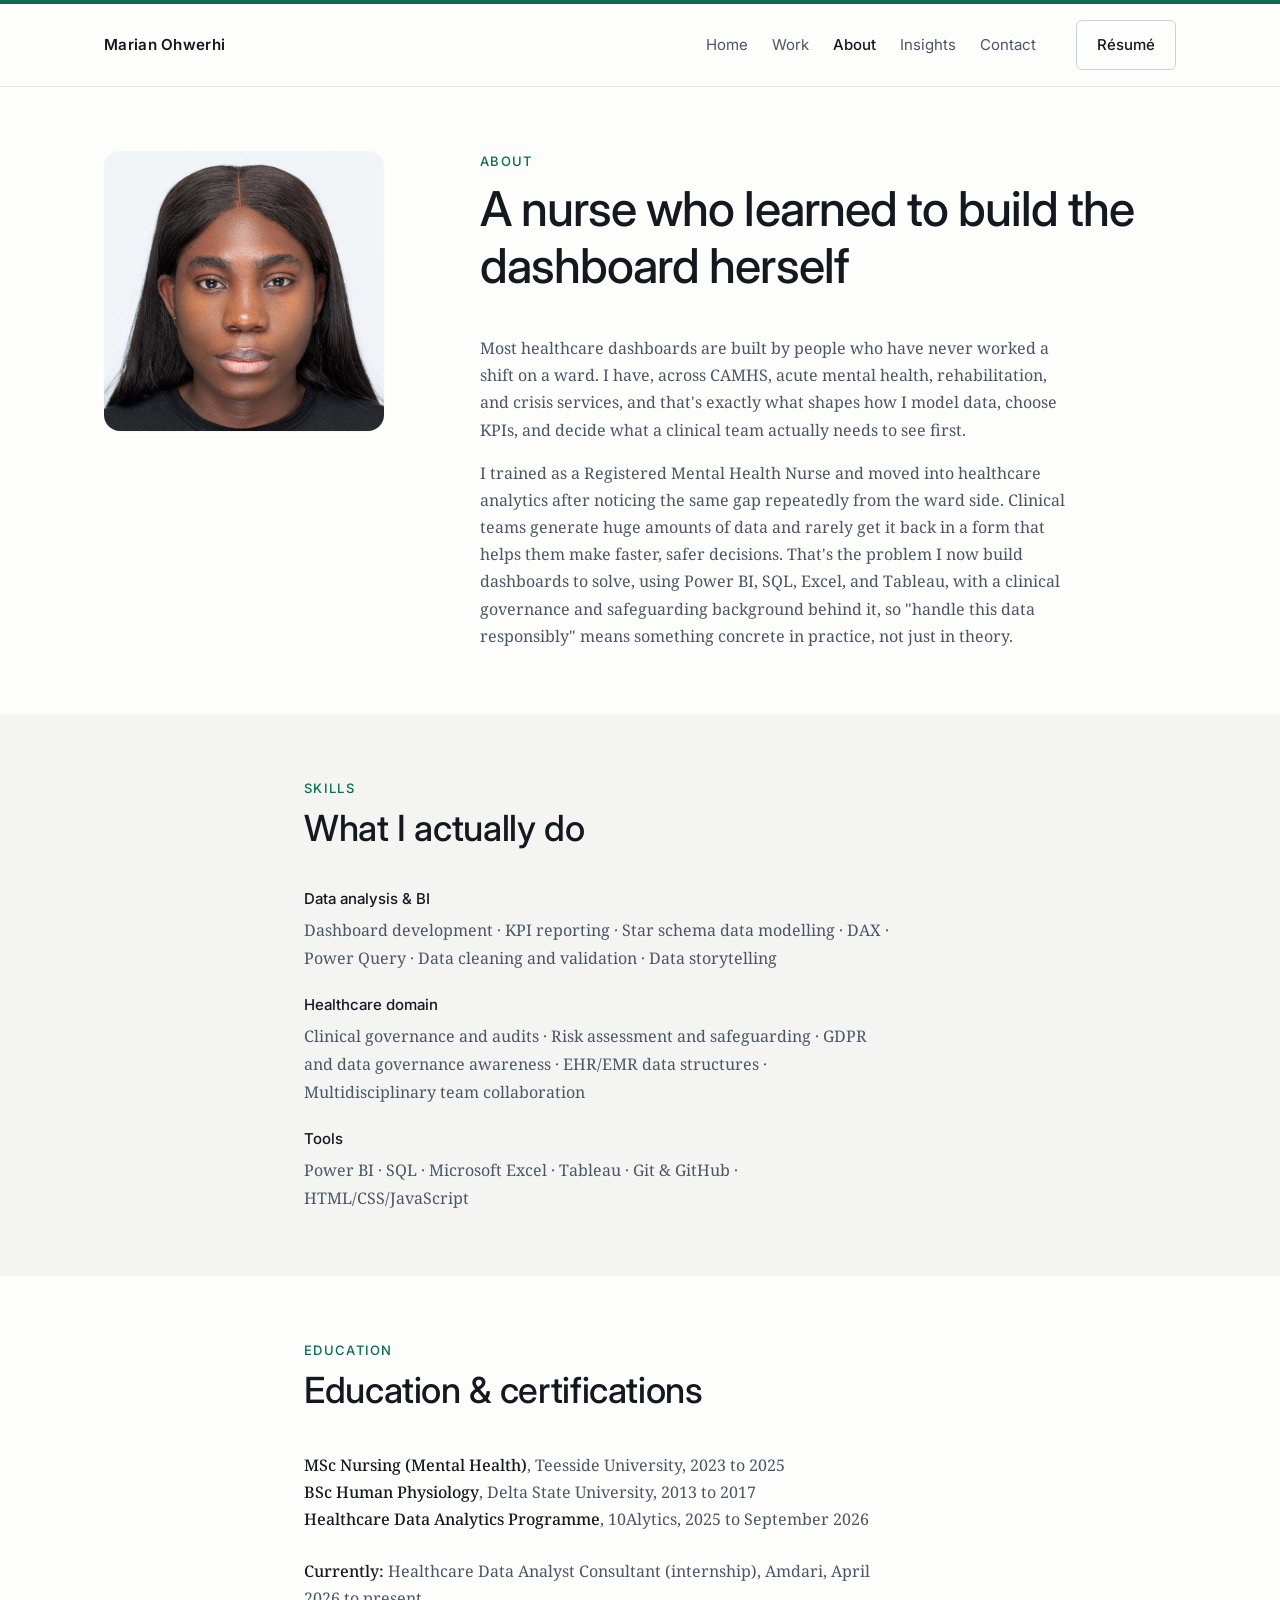
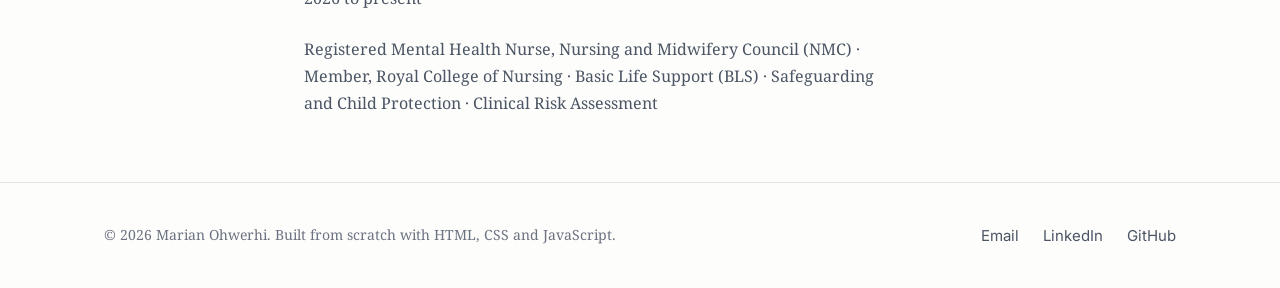
==== commit 2d6c55af: "Add files via upload" ====
--- a/about.html
+++ b/about.html
@@ -7,13 +7,13 @@
   <title>About — Marian Ohwerhi</title>
   <meta name="description" content="Healthcare Data Analyst and Registered Mental Health Nurse: background, skills, education, and certifications." />
   <meta name="author" content="Marian Ohwerhi" />
-  <link rel="canonical" href="https://marianohwerhi.github.io/about.html" />
+  <link rel="canonical" href="https://marianohwerhi.github.io/portfolio-website/about.html" />
 
   <meta property="og:type" content="profile" />
   <meta property="og:title" content="About — Marian Ohwerhi" />
   <meta property="og:description" content="Healthcare Data Analyst and Registered Mental Health Nurse." />
-  <meta property="og:url" content="https://marianohwerhi.github.io/about.html" />
-  <meta property="og:image" content="https://marianohwerhi.github.io/assets/images/social-preview.png" />
+  <meta property="og:url" content="https://marianohwerhi.github.io/portfolio-website/about.html" />
+  <meta property="og:image" content="https://marianohwerhi.github.io/portfolio-website/assets/images/social-preview.png" />
   <meta name="twitter:card" content="summary_large_image" />
 
   <link rel="icon" type="image/svg+xml" href="assets/images/favicon.svg" />
@@ -120,7 +120,11 @@
           <p>
             <strong>MSc Nursing (Mental Health)</strong>, Teesside University, 2023 to 2025<br />
             <strong>BSc Human Physiology</strong>, Delta State University, 2013 to 2017<br />
-            <strong>Healthcare Data Analytics Programme</strong>, 10Alytics, 2025 to present
+            <strong>Healthcare Data Analytics Programme</strong>, 10Alytics, 2025 to September 2026
+          </p>
+          <p style="margin-top: var(--space-md);">
+            <strong>Currently:</strong> Healthcare Data Analyst Consultant (internship), Amdari,
+            April 2026 to present
           </p>
           <p style="margin-top: var(--space-md);">
             Registered Mental Health Nurse, Nursing and Midwifery Council (NMC) · Member, Royal
--- a/assets/css/variables.css
+++ b/assets/css/variables.css
@@ -6,6 +6,10 @@
    reference one of these variables instead. This is what keeps the whole
    site visually consistent and makes future changes a one-line edit.
    ========================================================================== */
+
+/* Fonts: loaded here so every page picks them up without editing each page's <head>.
+   Inter is the interface and heading face; Noto Serif is the reading face for paragraphs. */
+@import url("https://fonts.googleapis.com/css2?family=Inter:wght@400;500;600&family=Noto+Serif:wght@400;500;600&display=swap");
 
 :root {
 
@@ -29,11 +33,13 @@
   --color-focus-ring: #0c6b54;      /* visible keyboard focus outline colour */
 
   /* --- Typography ---------------------------------------------------------
-     One typeface family (Inter) at a small number of weights. Sizes use
-     clamp() so type scales fluidly between mobile and desktop instead of
-     jumping at breakpoints. */
+     Two typefaces. Inter handles headings, navigation, buttons and labels.
+     Noto Serif is the reading face, used for paragraphs and lists (see
+     base.css). Sizes use clamp() so type scales fluidly between mobile and
+     desktop instead of jumping at breakpoints. */
   --font-family-base: "Inter", -apple-system, BlinkMacSystemFont, "Segoe UI",
     Roboto, Helvetica, Arial, sans-serif;
+  --font-family-body: "Noto Serif", Georgia, "Times New Roman", serif;
 
   --font-size-eyebrow: 0.8125rem;                          /* 13px, fixed */
   --font-size-body: 1rem;                                  /* 16px, fixed */
--- a/assets/css/base.css
+++ b/assets/css/base.css
@@ -115,6 +115,22 @@
 
 p {
   max-width: 65ch;
+}
+
+/* Reading text uses the serif body face. Headings, navigation, buttons,
+   badges and labels are not listed here, so they stay in the sans-serif
+   interface face set on <body>. */
+p,
+.prose li,
+.callout,
+.notice,
+.skill-group__list {
+  font-family: var(--font-family-body);
+}
+
+p,
+.prose li {
+  line-height: 1.7;
 }
 
 p + p {
--- a/assets/css/components.css
+++ b/assets/css/components.css
@@ -164,6 +164,16 @@
   border-bottom: 1px solid var(--color-border);
 }
 
+/* Wider columns for lists whose values are long (email addresses, URLs).
+   Two columns at the narrow content width instead of four cramped ones. */
+.meta-list--wide {
+  grid-template-columns: repeat(auto-fit, minmax(240px, 1fr));
+}
+
+.meta-list dd {
+  overflow-wrap: anywhere;
+}
+
 .meta-list dt {
   font-size: 0.75rem;
   font-weight: var(--font-weight-medium);
@@ -193,6 +203,30 @@
 
 .notice strong {
   color: var(--color-ink);
+}
+
+/* --- Code block --------------------------------------------------------------
+   Used in the DORI case study's SQL Spotlight section. Sits on the subtle
+   canvas-alt surface (same tint used for .section--alt) rather than pure
+   white, so a block of code reads as a distinct "artifact" dropped into
+   the prose rather than body copy. */
+
+.code-block {
+  background: var(--color-canvas-alt);
+  border: 1px solid var(--color-border);
+  border-radius: var(--radius-md);
+  padding: var(--space-sm) var(--space-md);
+  overflow-x: auto;
+  margin-block: var(--space-md);
+}
+
+.code-block code {
+  display: block;
+  font-family: "SFMono-Regular", Consolas, "Liberation Mono", Menlo, monospace;
+  font-size: 0.8125rem;
+  line-height: var(--line-height-relaxed);
+  color: var(--color-ink);
+  white-space: pre;
 }
 
 /* --- Prose images ----------------------------------------------------------------
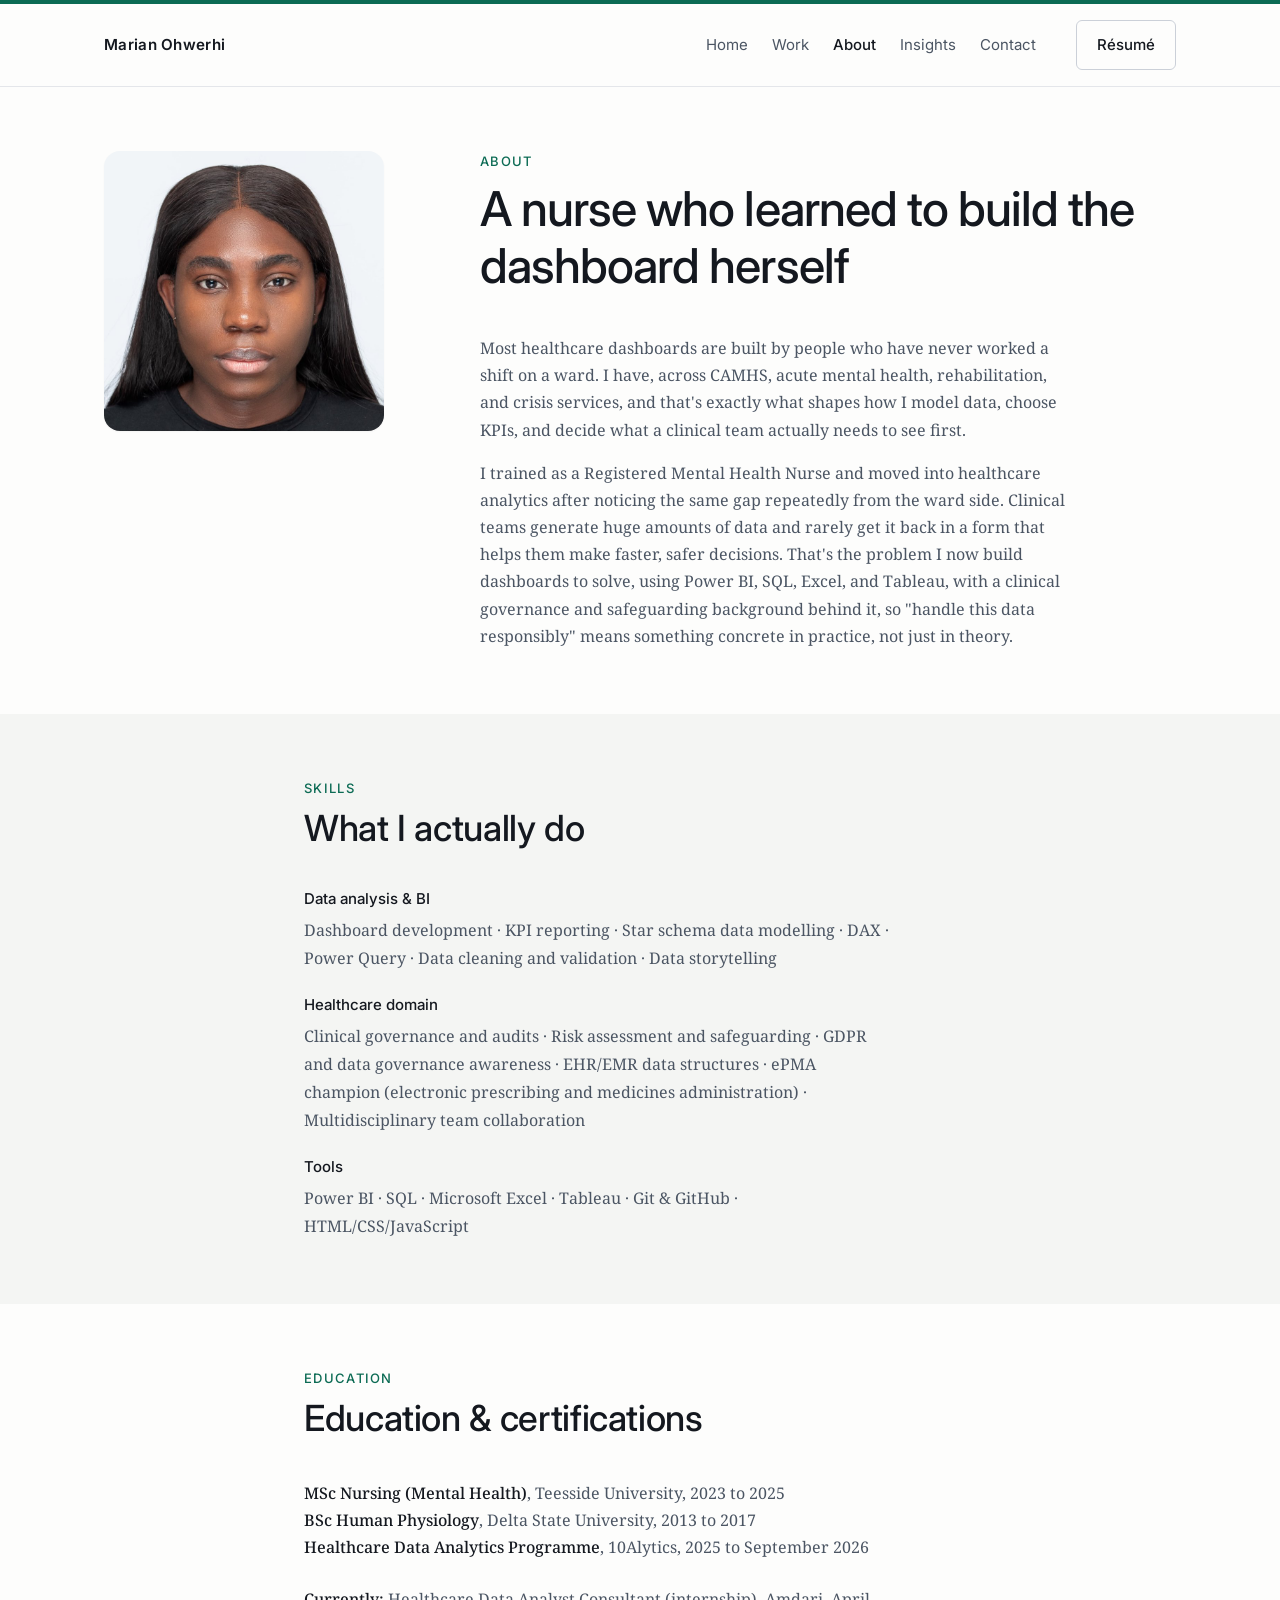
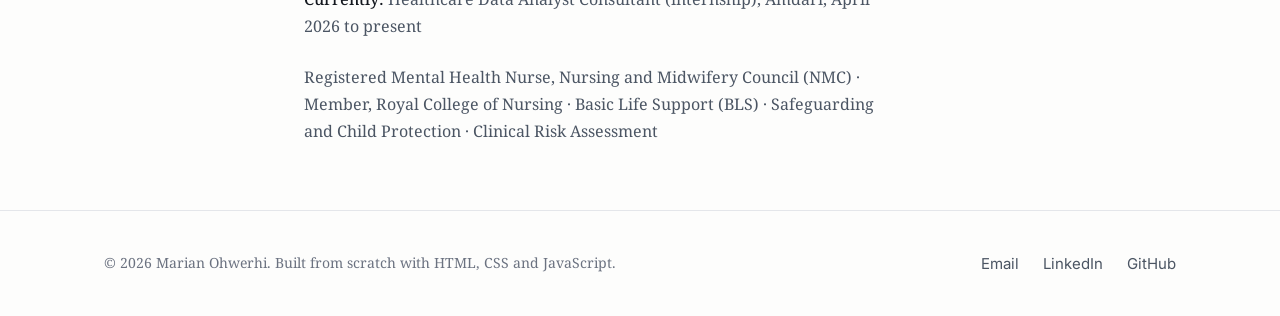
==== commit 435f12ca: "Add files via upload" ====
--- a/about.html
+++ b/about.html
@@ -100,7 +100,7 @@
           <h3 class="skill-group__title">Healthcare domain</h3>
           <p class="skill-group__list">
             Clinical governance and audits · Risk assessment and safeguarding · GDPR and data
-            governance awareness · EHR/EMR data structures · Multidisciplinary team collaboration
+            governance awareness · EHR/EMR data structures · ePMA champion (electronic prescribing and medicines administration) · Multidisciplinary team collaboration
           </p>
         </div>
         <div class="skill-group">
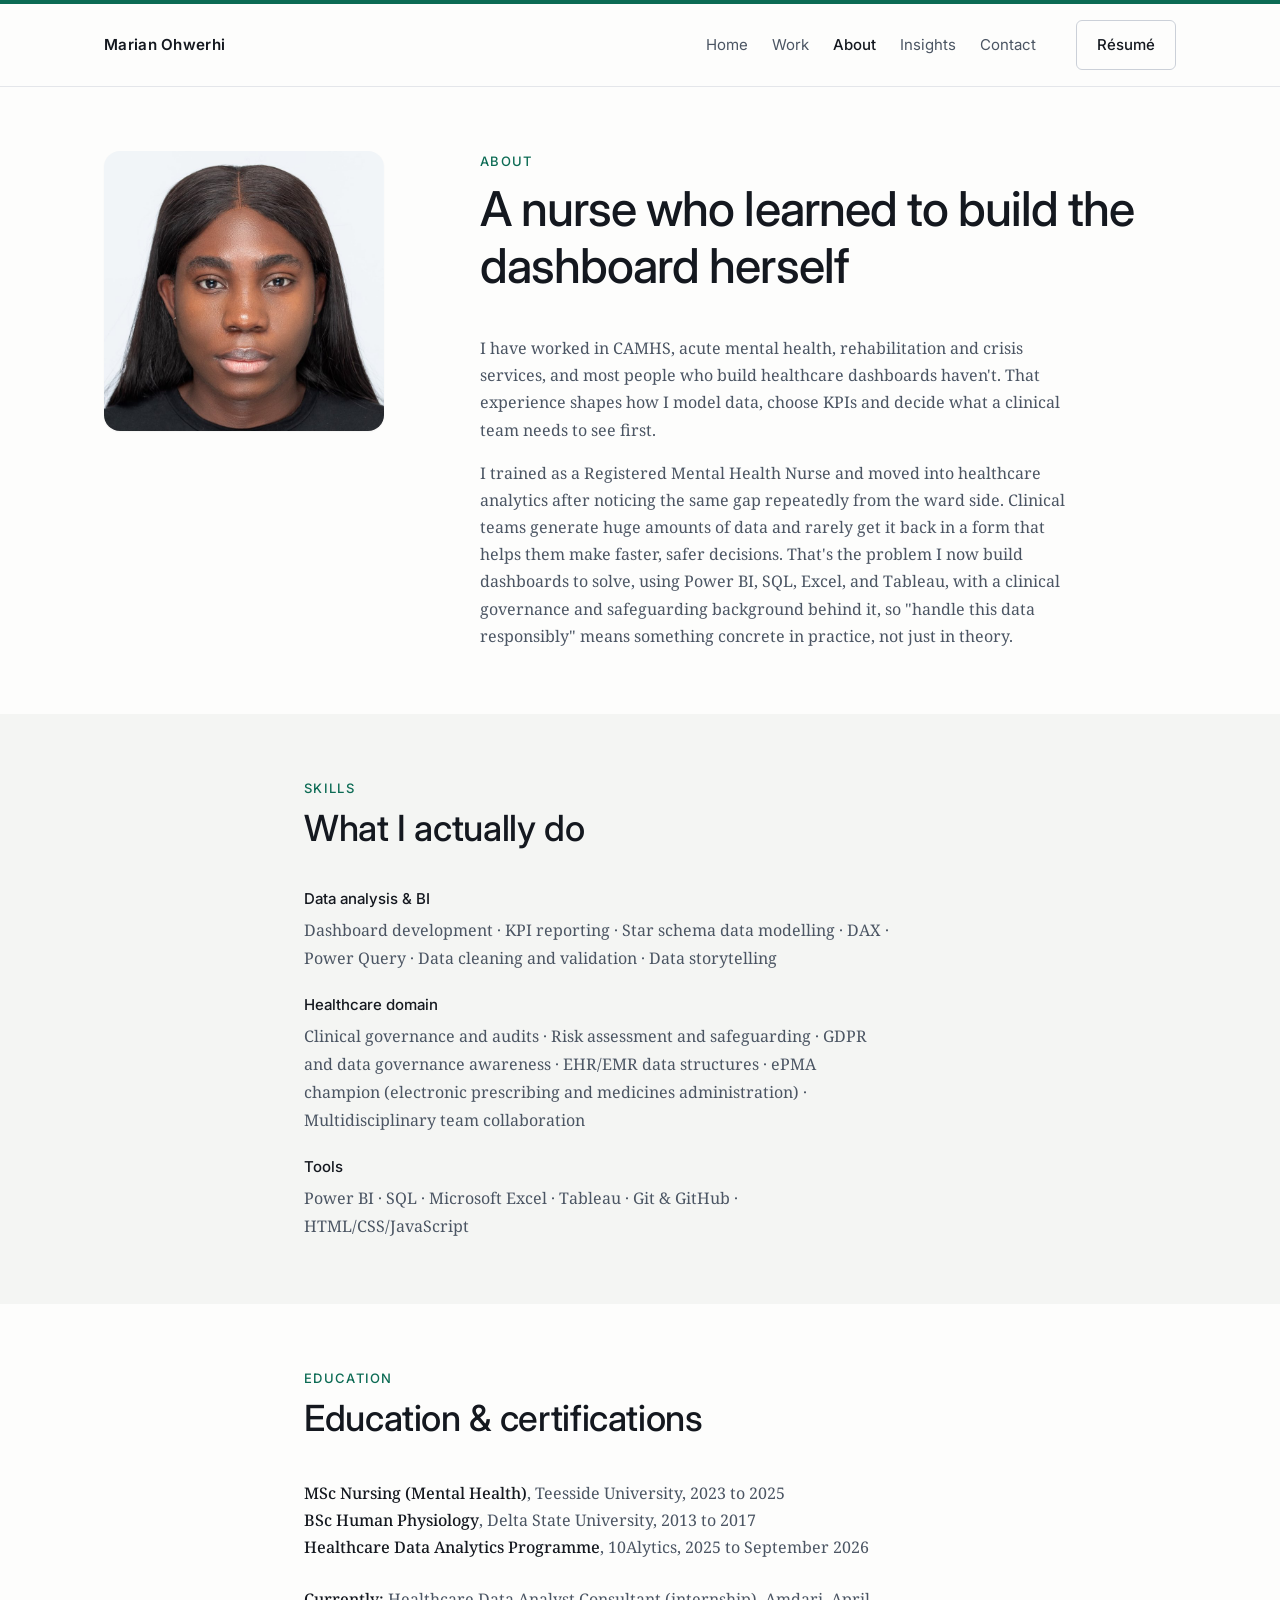
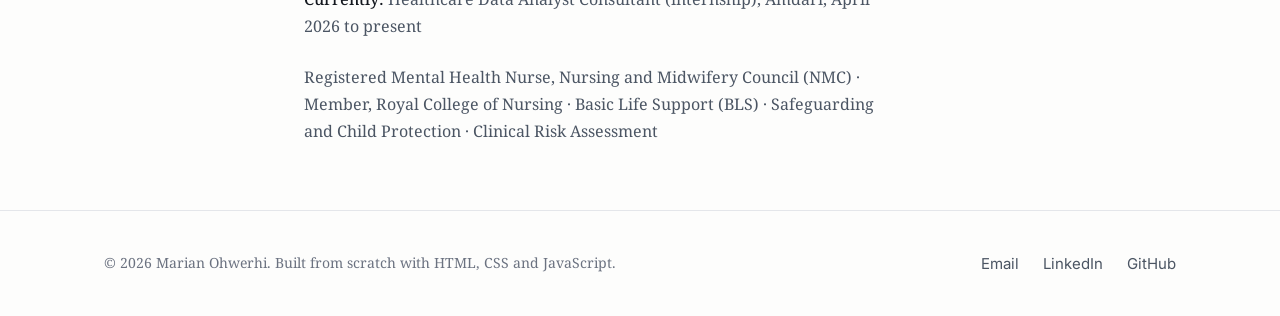
==== commit b9a30b85: "Add files via upload" ====
--- a/about.html
+++ b/about.html
@@ -64,10 +64,9 @@
             <h1 class="section__heading">A nurse who learned to build the dashboard herself</h1>
             <div class="prose">
               <p>
-                Most healthcare dashboards are built by people who have never worked a shift on a
-                ward. I have, across CAMHS, acute mental health, rehabilitation, and crisis
-                services, and that's exactly what shapes how I model data, choose KPIs, and
-                decide what a clinical team actually needs to see first.
+                I have worked in CAMHS, acute mental health, rehabilitation and crisis services,
+                and most people who build healthcare dashboards haven't. That experience shapes
+                how I model data, choose KPIs and decide what a clinical team needs to see first.
               </p>
               <p>
                 I trained as a Registered Mental Health Nurse and moved into healthcare analytics
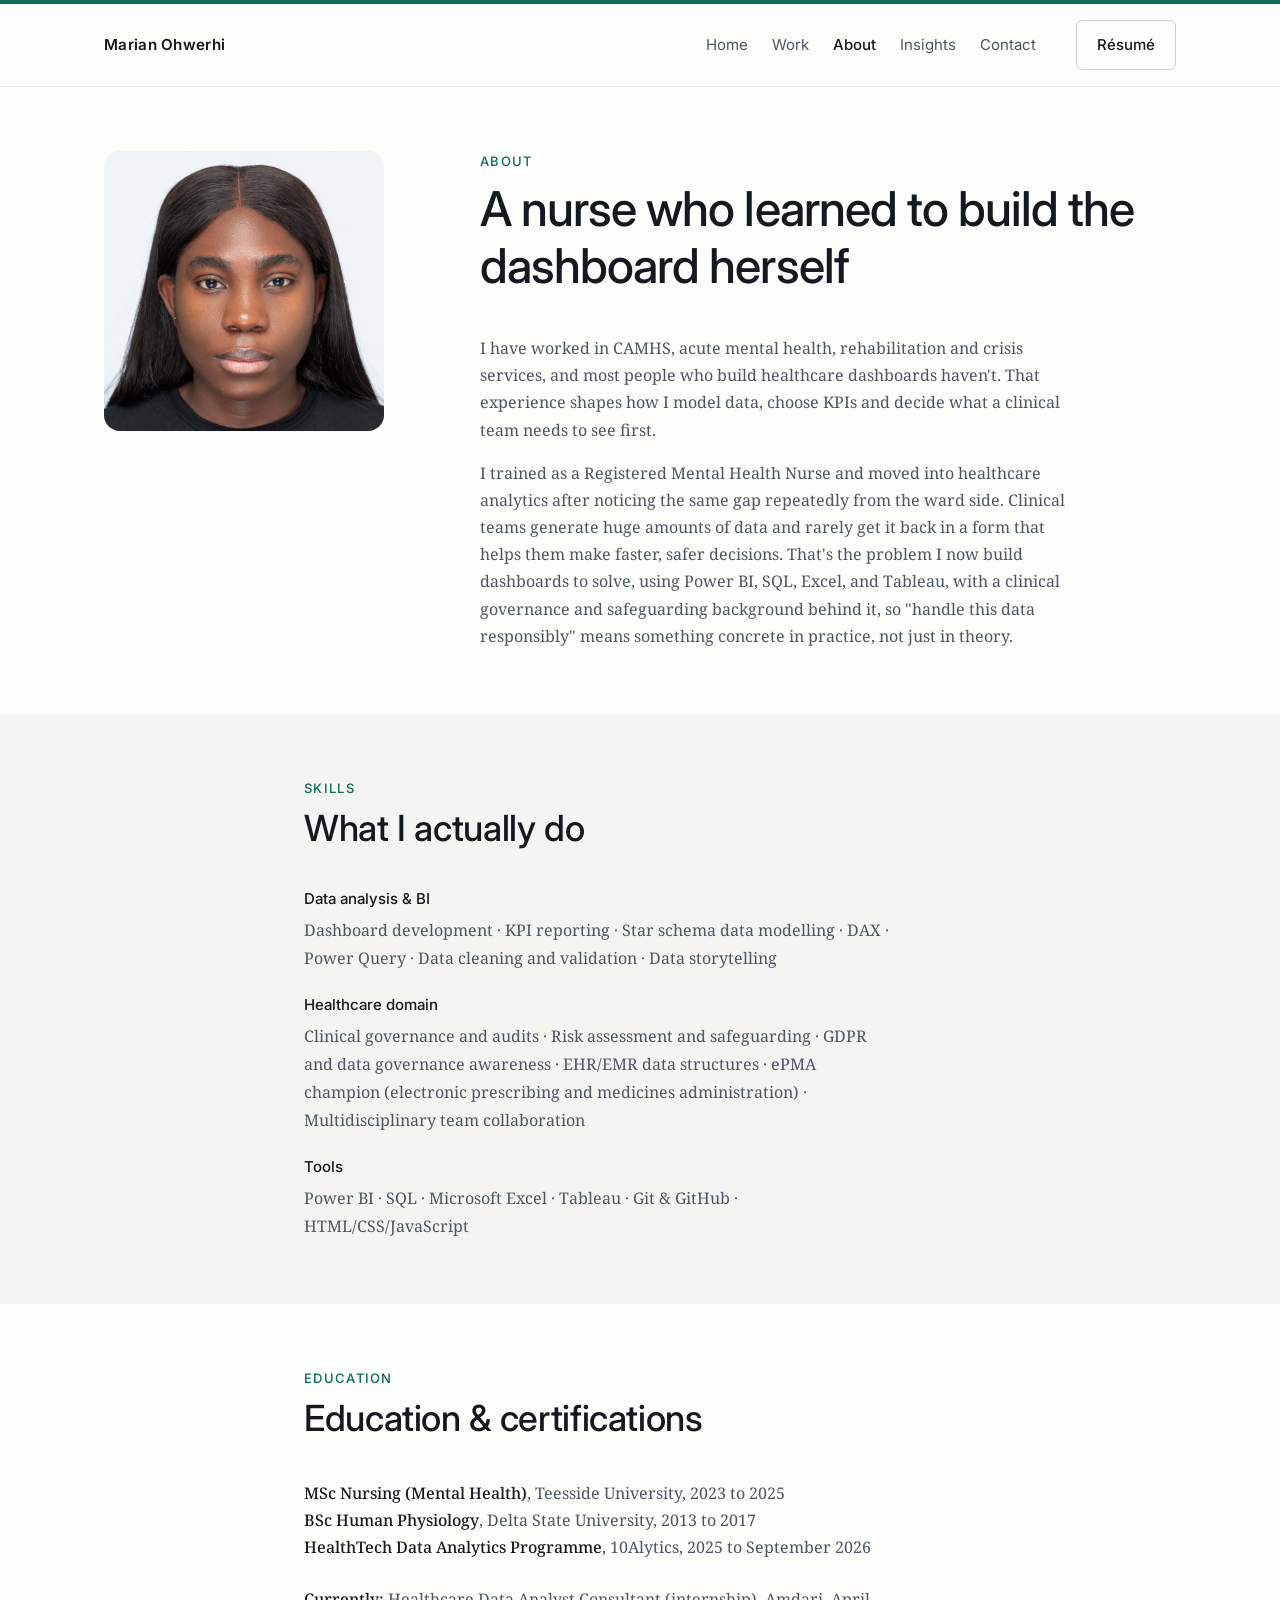
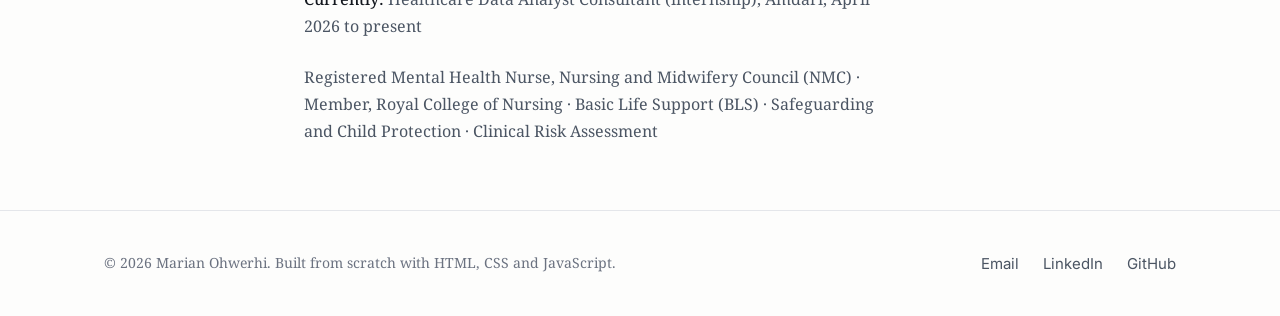
==== commit 717b78e9: "Add files via upload" ====
--- a/about.html
+++ b/about.html
@@ -119,7 +119,7 @@
           <p>
             <strong>MSc Nursing (Mental Health)</strong>, Teesside University, 2023 to 2025<br />
             <strong>BSc Human Physiology</strong>, Delta State University, 2013 to 2017<br />
-            <strong>Healthcare Data Analytics Programme</strong>, 10Alytics, 2025 to September 2026
+            <strong>HealthTech Data Analytics Programme</strong>, 10Alytics, 2025 to September 2026
           </p>
           <p style="margin-top: var(--space-md);">
             <strong>Currently:</strong> Healthcare Data Analyst Consultant (internship), Amdari,
